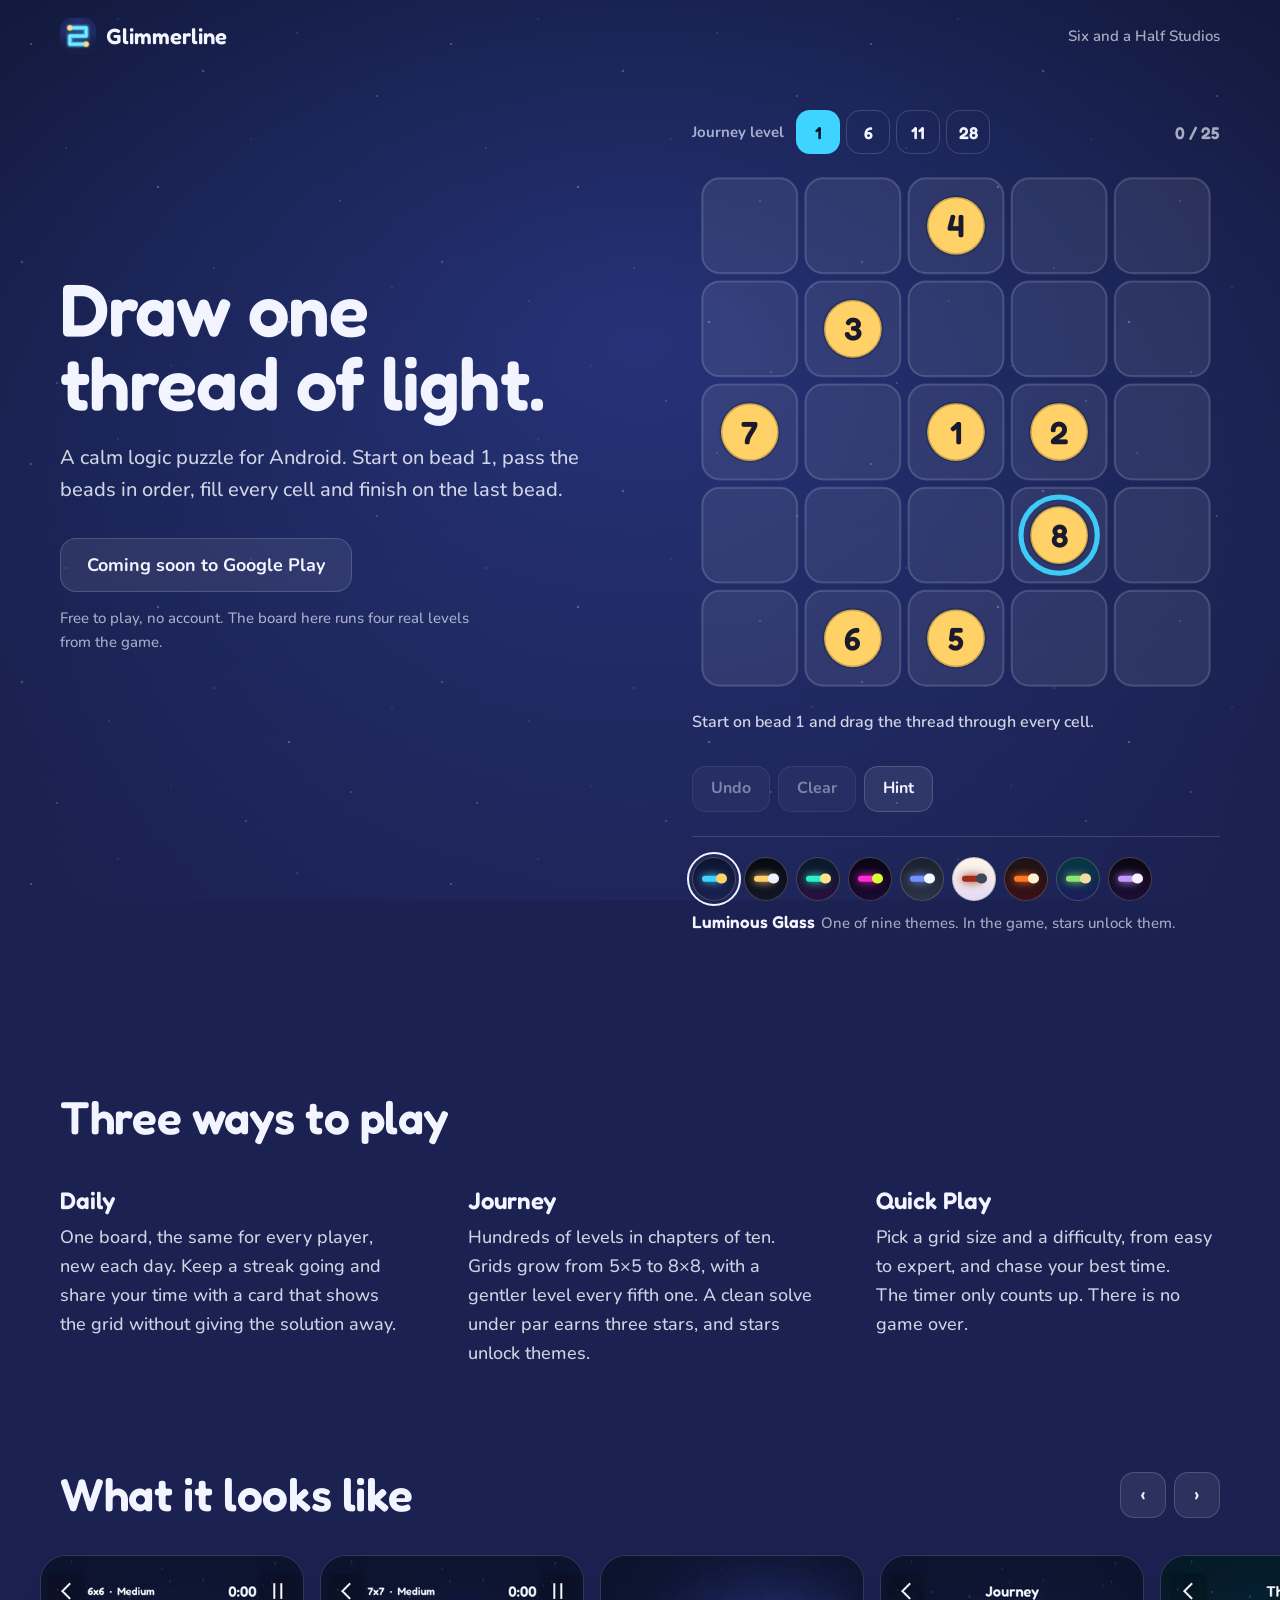
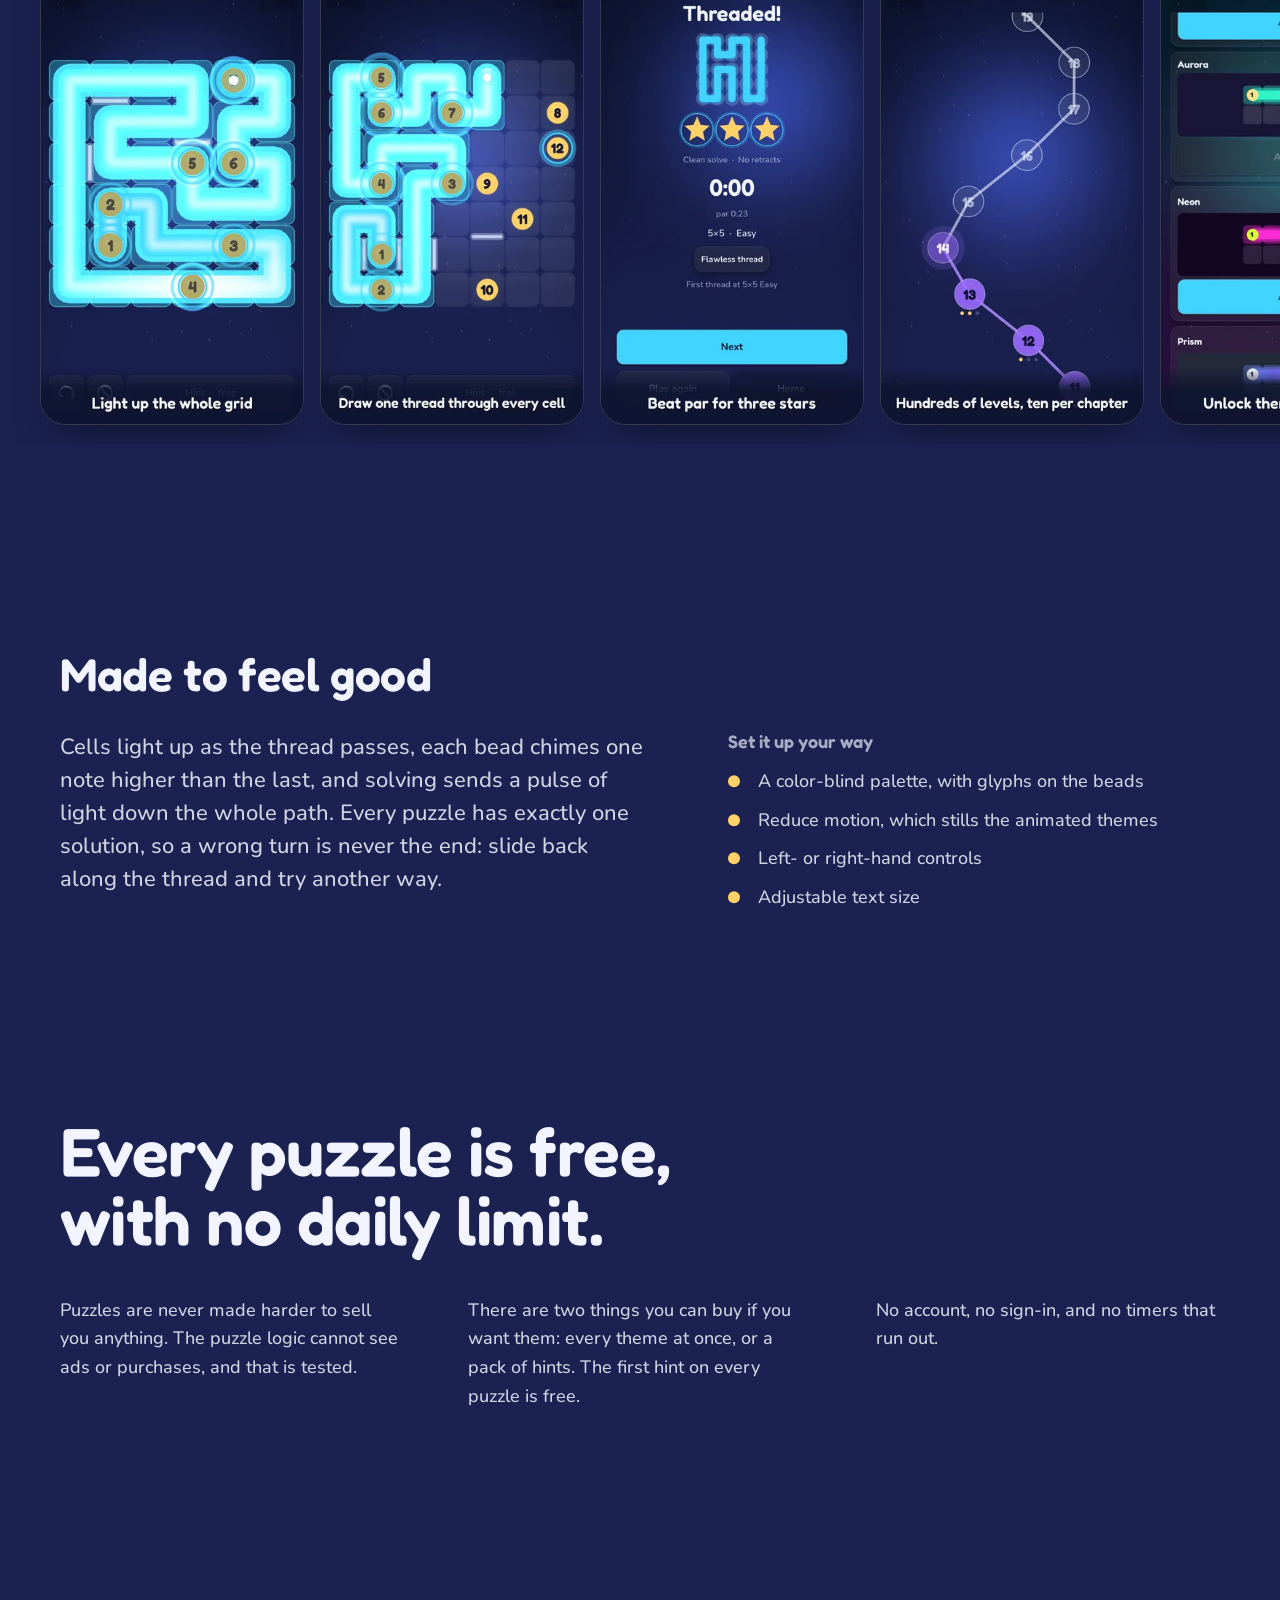
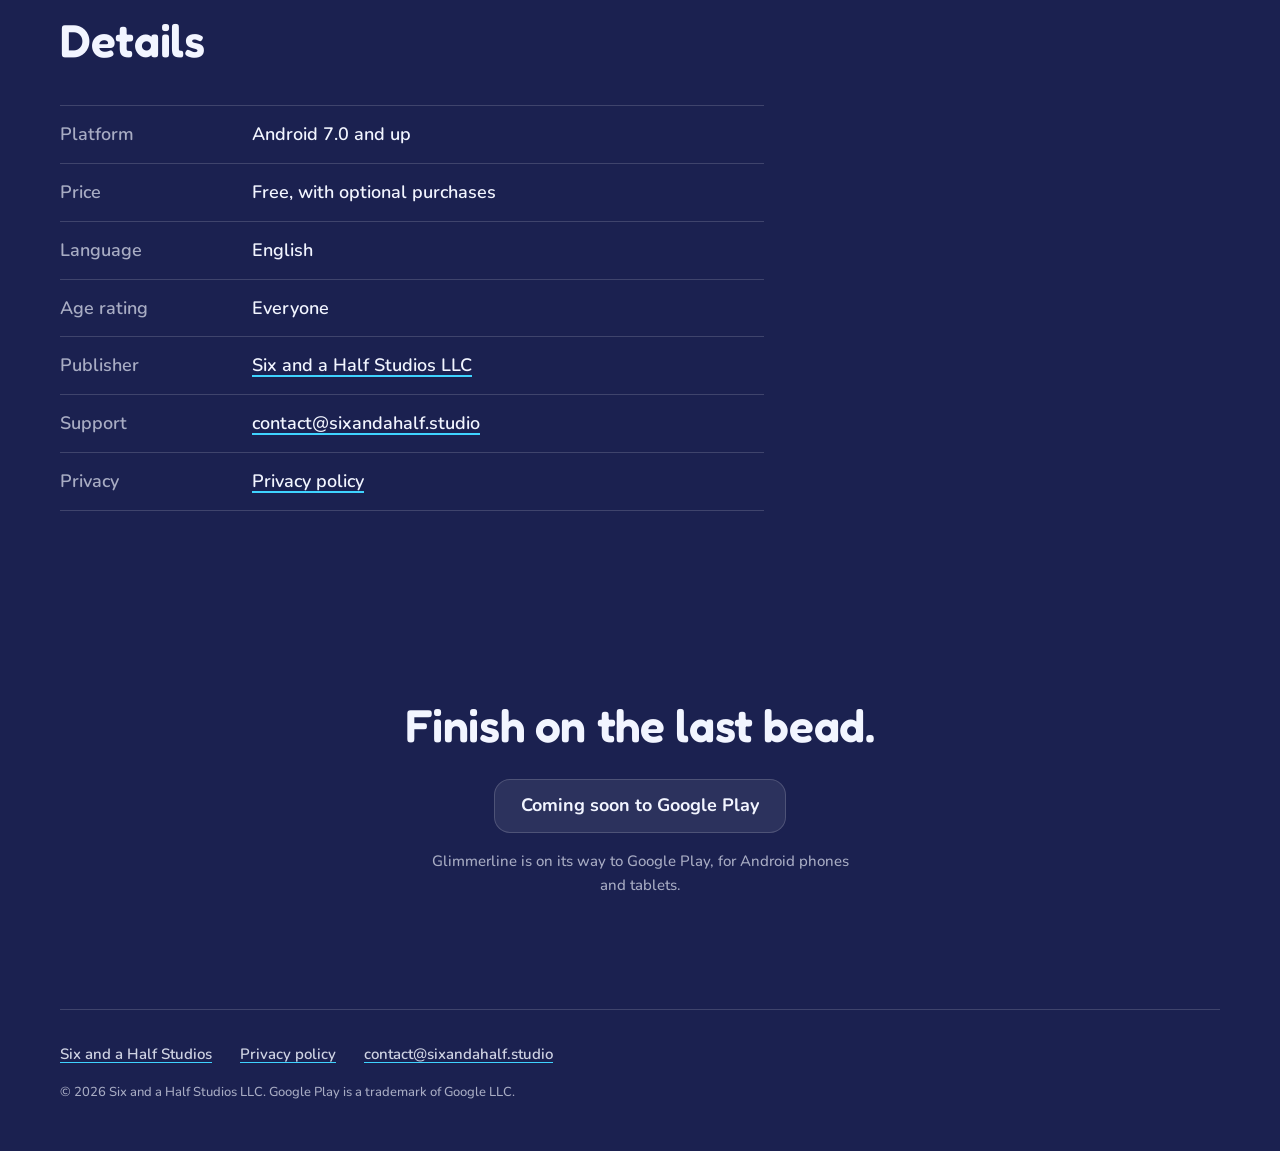
==== glimmerline/index.html @ 6d8ea29d "New studio home and a Glimmerline page with a playable board Home: the studio between floor lines 7 " ====
<!DOCTYPE html>
<html lang="en">
<head>
<meta charset="utf-8">
<meta name="viewport" content="width=device-width, initial-scale=1">
<title>Glimmerline: Light Path Puzzle | Six and a Half Studios</title>
<meta name="description" content="Draw one thread of light through every cell. Glimmerline is a calm logic puzzle for Android, with a new puzzle every day. Play four levels right here.">
<meta name="theme-color" content="#0e1430">
<link rel="canonical" href="https://sixandahalf.studio/glimmerline/">
<link rel="icon" type="image/png" href="/glimmerline/img/icon-64.png">
<link rel="apple-touch-icon" href="/glimmerline/img/icon-180.png">
<meta property="og:type" content="website">
<meta property="og:title" content="Glimmerline: Light Path Puzzle">
<meta property="og:description" content="Draw one thread of light through every cell. A calm logic puzzle, new every day.">
<meta property="og:url" content="https://sixandahalf.studio/glimmerline/">
<meta property="og:image" content="https://sixandahalf.studio/glimmerline/img/og.png">
<meta property="og:image:width" content="1024">
<meta property="og:image:height" content="500">
<meta name="twitter:card" content="summary_large_image">
<link rel="preload" href="/assets/fonts/fredoka.woff2" as="font" type="font/woff2" crossorigin>
<link rel="preload" href="/assets/fonts/nunito.woff2" as="font" type="font/woff2" crossorigin>
<link rel="stylesheet" href="/glimmerline/glimmerline.css">
<script type="application/ld+json">
{
  "@context": "https://schema.org",
  "@type": "VideoGame",
  "name": "Glimmerline: Light Path Puzzle",
  "url": "https://sixandahalf.studio/glimmerline/",
  "image": "https://sixandahalf.studio/glimmerline/img/og.png",
  "description": "Draw one thread of light through every cell. A calm logic puzzle, new every day.",
  "genre": "Puzzle",
  "gamePlatform": "Android",
  "operatingSystem": "Android 7.0 and up",
  "applicationCategory": "GameApplication",
  "offers": { "@type": "Offer", "price": "0", "priceCurrency": "USD" },
  "publisher": { "@type": "Organization", "name": "Six and a Half Studios LLC", "url": "https://sixandahalf.studio/" }
}
</script>
</head>
<body>
<!-- At launch: delete the data-soon attribute from both store links on this page (and the one on the home page). -->

<div class="sky" aria-hidden="true">
  <i class="glow"></i>
  <i class="dust"></i>
  <div class="embers">
    <i style="--x:6;--s:3px;--t:13s;--d:-2s;--sway:3vw"></i>
    <i style="--x:14;--s:2px;--t:17s;--d:-9s;--sway:-2vw"></i>
    <i style="--x:23;--s:4px;--t:11s;--d:-5s;--sway:4vw"></i>
    <i style="--x:31;--s:2px;--t:19s;--d:-13s;--sway:-3vw"></i>
    <i style="--x:39;--s:3px;--t:14s;--d:-7s;--sway:2vw"></i>
    <i style="--x:47;--s:2px;--t:16s;--d:-1s;--sway:-4vw"></i>
    <i style="--x:55;--s:4px;--t:12s;--d:-10s;--sway:3vw"></i>
    <i style="--x:63;--s:2px;--t:18s;--d:-4s;--sway:-2vw"></i>
    <i style="--x:71;--s:3px;--t:13s;--d:-11s;--sway:4vw"></i>
    <i style="--x:79;--s:2px;--t:20s;--d:-6s;--sway:-3vw"></i>
    <i style="--x:87;--s:3px;--t:15s;--d:-14s;--sway:2vw"></i>
    <i style="--x:94;--s:2px;--t:17s;--d:-8s;--sway:-4vw"></i>
  </div>
</div>

<header class="wrap top">
  <a class="brand" href="/glimmerline/" aria-label="Glimmerline">
    <img src="/glimmerline/img/icon-180.png" alt="" width="36" height="36">
    <span>Glimmerline</span>
  </a>
  <a class="studio" href="/">Six and a Half Studios</a>
</header>

<main>
  <div class="wrap hero">
    <div class="intro">
      <h1>Draw one thread of light.</h1>
      <p class="lede">A calm logic puzzle for Android. Start on bead 1, pass the beads in order, fill every cell and finish on the last bead.</p>
    </div>

    <div class="play" id="play" hidden>
      <div class="play-head">
        <div class="levels" id="levels" role="group" aria-label="Journey level">
          <span class="levels-label" aria-hidden="true"><span class="wide">Journey </span>level</span>
        </div>
        <output class="count" id="count" aria-label="Cells filled">0 / 25</output>
      </div>
      <svg class="board idle" id="board" tabindex="0" role="application" aria-describedby="board-help"
           viewBox="-6 -6 512 512" xmlns="http://www.w3.org/2000/svg"></svg>
      <p class="sr-only" id="board-help">Arrow keys draw the thread from bead 1 and step back along it. Backspace undoes one cell. Escape clears the board.</p>
      <p class="status" id="status" role="status">Start on bead 1 and drag the thread through every cell.</p>
      <div class="tools">
        <button class="btn" id="undo" type="button">Undo</button>
        <button class="btn" id="clear" type="button">Clear</button>
        <button class="btn" id="hint" type="button">Hint</button>
        <button class="btn primary" id="next" type="button" hidden>Next level</button>
      </div>
      <div class="themes">
        <div class="swatches" id="swatches" role="radiogroup" aria-label="Theme"></div>
        <p class="theme-line"><b id="theme-name">Luminous Glass</b>One of nine themes<span id="theme-note"></span>. In the game, stars unlock them.</p>
      </div>
    </div>
    <noscript><p class="lede">The playable board needs JavaScript. The screenshots below show the game.</p></noscript>

    <div class="cta">
      <a class="store" data-soon href="https://play.google.com/store/apps/details?id=com.sixandahalf.glimmerline">
        <span class="when-soon">Coming soon to Google Play</span><span class="when-live">Get it on Google Play</span>
      </a>
      <p class="fine">Free to play, no account. The board here runs four real levels from the game.</p>
    </div>
  </div>

  <section class="wrap modes" aria-labelledby="modes-h">
    <h2 id="modes-h">Three ways to play</h2>
    <div class="modes-grid">
      <div>
        <h3>Daily</h3>
        <p>One board, the same for every player, new each day. Keep a streak going and share your time with a card that shows the grid without giving the solution away.</p>
      </div>
      <div>
        <h3>Journey</h3>
        <p>Hundreds of levels in chapters of ten. Grids grow from 5×5 to 8×8, with a gentler level every fifth one. A clean solve under par earns three stars, and stars unlock themes.</p>
      </div>
      <div>
        <h3>Quick Play</h3>
        <p>Pick a grid size and a difficulty, from easy to expert, and chase your best time. The timer only counts up. There is no game over.</p>
      </div>
    </div>
  </section>

  <section class="shots" aria-labelledby="shots-h">
    <div class="wrap shots-head">
      <h2 id="shots-h">What it looks like</h2>
      <div class="strip-nav" id="strip-nav" hidden>
        <button class="btn" type="button" data-dir="-1" aria-label="Earlier screenshots">&lsaquo;</button>
        <button class="btn" type="button" data-dir="1" aria-label="More screenshots">&rsaquo;</button>
      </div>
    </div>
    <ul class="strip" id="strip" tabindex="0" aria-label="Screenshots from the game">
      <li><img src="/glimmerline/img/shot-solve-360.webp" srcset="/glimmerline/img/shot-solve-360.webp 360w, /glimmerline/img/shot-solve-720.webp 720w" sizes="(min-width: 26rem) 264px, 64vw" width="360" height="640" alt="A solved 6 by 6 board: one glowing thread fills every cell. Caption: Light up the whole grid."></li>
      <li><img src="/glimmerline/img/shot-draw-360.webp" srcset="/glimmerline/img/shot-draw-360.webp 360w, /glimmerline/img/shot-draw-720.webp 720w" sizes="(min-width: 26rem) 264px, 64vw" width="360" height="640" loading="lazy" alt="A 7 by 7 board halfway through, the thread passing beads 1 to 7. Caption: Draw one thread through every cell."></li>
      <li><img src="/glimmerline/img/shot-results-360.webp" srcset="/glimmerline/img/shot-results-360.webp 360w, /glimmerline/img/shot-results-720.webp 720w" sizes="(min-width: 26rem) 264px, 64vw" width="360" height="640" loading="lazy" alt="The results screen with three stars and a Flawless thread badge. Caption: Beat par for three stars."></li>
      <li><img src="/glimmerline/img/shot-journey-360.webp" srcset="/glimmerline/img/shot-journey-360.webp 360w, /glimmerline/img/shot-journey-720.webp 720w" sizes="(min-width: 26rem) 264px, 64vw" width="360" height="640" loading="lazy" alt="The Journey map, a winding path of numbered levels. Caption: Hundreds of levels, ten per chapter."></li>
      <li><img src="/glimmerline/img/shot-themes-360.webp" srcset="/glimmerline/img/shot-themes-360.webp 360w, /glimmerline/img/shot-themes-720.webp 720w" sizes="(min-width: 26rem) 264px, 64vw" width="360" height="640" loading="lazy" alt="The Themes screen showing Aurora, Neon and Prism. Caption: Unlock themes with stars."></li>
      <li><img src="/glimmerline/img/shot-tide-360.webp" srcset="/glimmerline/img/shot-tide-360.webp 360w, /glimmerline/img/shot-tide-720.webp 720w" sizes="(min-width: 26rem) 264px, 64vw" width="360" height="640" loading="lazy" alt="A board in the Tide theme, with a green thread on deep teal. Caption: Nine themes, three of them animated."></li>
    </ul>
  </section>

  <section class="wrap feel" aria-labelledby="feel-h">
    <h2 id="feel-h">Made to feel good</h2>
    <div class="feel-grid">
      <p>Cells light up as the thread passes, each bead chimes one note higher than the last, and solving sends a pulse of light down the whole path. Every puzzle has exactly one solution, so a wrong turn is never the end: slide back along the thread and try another way.</p>
      <div>
        <h3>Set it up your way</h3>
        <ul>
          <li>A color-blind palette, with glyphs on the beads</li>
          <li>Reduce motion, which stills the animated themes</li>
          <li>Left- or right-hand controls</li>
          <li>Adjustable text size</li>
        </ul>
      </div>
    </div>
  </section>

  <section class="wrap free" aria-labelledby="free-h">
    <h2 id="free-h">Every puzzle is free, with no daily limit.</h2>
    <div class="cols">
      <p>Puzzles are never made harder to sell you anything. The puzzle logic cannot see ads or purchases, and that is tested.</p>
      <p>There are two things you can buy if you want them: every theme at once, or a pack of hints. The first hint on every puzzle is free.</p>
      <p>No account, no sign-in, and no timers that run out.</p>
    </div>
  </section>

  <section class="wrap details" aria-labelledby="details-h">
    <h2 id="details-h">Details</h2>
    <dl>
      <div><dt>Platform</dt><dd>Android 7.0 and up</dd></div>
      <div><dt>Price</dt><dd>Free, with optional purchases</dd></div>
      <div><dt>Language</dt><dd>English</dd></div>
      <div><dt>Age rating</dt><dd>Everyone</dd></div>
      <div><dt>Publisher</dt><dd><a href="/">Six and a Half Studios LLC</a></dd></div>
      <div><dt>Support</dt><dd><a href="mailto:contact@sixandahalf.studio">contact@sixandahalf.studio</a></dd></div>
      <div><dt>Privacy</dt><dd><a href="/privacy/">Privacy policy</a></dd></div>
    </dl>
  </section>

  <section class="wrap get" aria-labelledby="get-h">
    <h2 id="get-h">Finish on the last bead.</h2>
    <a class="store" data-soon href="https://play.google.com/store/apps/details?id=com.sixandahalf.glimmerline">
      <span class="when-soon">Coming soon to Google Play</span><span class="when-live">Get it on Google Play</span>
    </a>
    <p class="fine"><span class="when-soon">Glimmerline is on its way to Google Play, for Android phones and tablets.</span><span class="when-live">Free on Google Play, for Android phones and tablets.</span></p>
  </section>
</main>

<footer class="wrap">
  <div class="row">
    <a href="/">Six and a Half Studios</a>
    <a href="/privacy/">Privacy policy</a>
    <a href="mailto:contact@sixandahalf.studio">contact@sixandahalf.studio</a>
  </div>
  <p class="legal">© 2026 Six and a Half Studios LLC. Google Play is a trademark of Google LLC.</p>
</footer>

<script src="/glimmerline/glimmerline.js" defer></script>
</body>
</html>
---- glimmerline/glimmerline.css ----
/* Glimmerline — sixandahalf.studio/glimmerline/
   The page wears the game's own palettes: every colour below is copied from the
   nine theme resources that ship in the app (engine/visual/themes). */

@font-face {
  font-family: "Fredoka";
  src: url("/assets/fonts/fredoka.woff2") format("woff2");
  font-weight: 300 700;
  font-display: swap;
}
@font-face {
  font-family: "Nunito";
  src: url("/assets/fonts/nunito.woff2") format("woff2");
  font-weight: 200 1000;
  font-display: swap;
}

/* Registered so a theme change cross-fades instead of snapping. */
@property --bg-top { syntax: "<color>"; inherits: true; initial-value: #0e1430; }
@property --bg-bottom { syntax: "<color>"; inherits: true; initial-value: #1b2150; }
@property --glow { syntax: "<color>"; inherits: true; initial-value: #384cb3; }
@property --thread { syntax: "<color>"; inherits: true; initial-value: #3fd3ff; }
@property --bead { syntax: "<color>"; inherits: true; initial-value: #ffd166; }
@property --ink { syntax: "<color>"; inherits: true; initial-value: #f2f5ff; }
@property --ui { syntax: "<color>"; inherits: true; initial-value: #3fd3ff; }

:root {
  color-scheme: dark;
  --bg-top: #0e1430;
  --bg-bottom: #1b2150;
  --glow: #384cb3;
  --glow-a: 0.5;
  --dust: 0.35;
  --thread: #3fd3ff;
  --bead: #ffd166;
  --bead-ink: #1a1a2e;
  --ink: #f2f5ff;
  --cell: rgb(255 255 255 / 0.08);
  --cell-rim: rgb(255 255 255 / 0.16);
  --wall: rgb(219 230 255 / 0.75);
  --chrome: rgb(255 255 255 / 0.08);
  --chrome-rim: rgb(255 255 255 / 0.16);
  --ui: #3fd3ff;
  --on-ui: #0e1430;
  --core-mix: white;

  --soft: color-mix(in srgb, var(--ink) 84%, transparent);
  --muted: color-mix(in srgb, var(--ink) 66%, transparent);
  --core: color-mix(in oklab, var(--thread) 34%, var(--core-mix));

  --gutter: clamp(1.125rem, 4.5vw, 2.5rem);
  --display: "Fredoka", ui-rounded, "Segoe UI", system-ui, sans-serif;
  --text: "Nunito", ui-rounded, "Segoe UI", system-ui, sans-serif;

  transition: --bg-top 0.6s ease, --bg-bottom 0.6s ease, --glow 0.6s ease,
    --thread 0.45s ease, --bead 0.45s ease, --ink 0.45s ease, --ui 0.45s ease;
}

:root[data-theme="obsidian"] {
  --bg-top: #070912; --bg-bottom: #131726; --glow: #29335c; --glow-a: 0.42; --dust: 0.25;
  --thread: #fad16b; --bead: #edf2ff; --bead-ink: #141424;
  --cell: rgb(255 255 255 / 0.06); --cell-rim: rgb(255 255 255 / 0.12); --wall: rgb(204 214 242 / 0.7);
}
:root[data-theme="aurora"] {
  --bg-top: #051c2b; --bg-bottom: #2b0f40; --glow: #1a8073; --glow-a: 0.5; --dust: 0.45;
  --thread: #2ef2c7; --bead: #ffe38a; --bead-ink: #1a1429;
  --cell-rim: rgb(179 255 242 / 0.18); --wall: rgb(242 204 255 / 0.75);
}
:root[data-theme="neon"] {
  --bg-top: #0a0514; --bg-bottom: #1a0a30; --glow: #801a9e; --glow-a: 0.5; --dust: 0.12;
  --thread: #ff2bd6; --bead: #d8ff2e; --bead-ink: #14101e; --ink: #f6f0ff;
  --cell: rgb(255 217 255 / 0.08); --cell-rim: rgb(255 140 255 / 0.2); --wall: rgb(250 209 255 / 0.75);
  --chrome: rgb(255 230 255 / 0.08); --chrome-rim: rgb(255 179 255 / 0.18);
  --ui: #00f0ff; --on-ui: #0a0514;
}
:root[data-theme="prism"] {
  --bg-top: #1c2130; --bg-bottom: #2b3345; --glow: #4d618c; --glow-a: 0.4; --dust: 0.3;
  --thread: #7091ff; --bead: #f8f9ff; --bead-ink: #1a2030;
  --cell: rgb(247 245 255 / 0.1); --cell-rim: rgb(255 255 255 / 0.22); --wall: rgb(230 237 255 / 0.75);
  --ui: #7091ff; --on-ui: #141a2c;
}
:root[data-theme="pastel"] {
  color-scheme: light;
  --bg-top: #fff6e6; --bg-bottom: #e4daf6; --glow: #edd6ff; --glow-a: 0.3; --dust: 0;
  --thread: #9e2b1a; --bead: #3c475a; --bead-ink: #fff3e2; --ink: #2b2540;
  --cell: rgb(153 128 230 / 0.2); --cell-rim: rgb(128 97 204 / 0.35); --wall: rgb(69 56 107 / 0.8);
  --chrome: rgb(250 245 255 / 0.78); --chrome-rim: rgb(77 56 128 / 0.3);
  --ui: #176e62; --on-ui: #fff6e6;
  --core-mix: #ffd9c9;
  --soft: color-mix(in srgb, var(--ink) 90%, transparent);
  --muted: color-mix(in srgb, var(--ink) 74%, transparent);
}
:root[data-theme="ember"] {
  --bg-top: #1a1416; --bg-bottom: #3b1018; --glow: #a63814; --glow-a: 0.45; --dust: 0.25;
  --thread: #ff781f; --bead: #fff1d6; --bead-ink: #2a1410; --ink: #fbf3ec;
  --cell: rgb(255 217 179 / 0.08); --cell-rim: rgb(255 184 128 / 0.16); --wall: rgb(255 219 194 / 0.72);
  --chrome: rgb(255 237 219 / 0.08); --chrome-rim: rgb(255 217 179 / 0.16);
  --ui: #ff781f; --on-ui: #2a1410;
}
:root[data-theme="tide"] {
  --bg-top: #063842; --bg-bottom: #1a1c5c; --glow: #1a808c; --glow-a: 0.5; --dust: 0.3;
  --thread: #8ce672; --bead: #f2dda6; --bead-ink: #0d171f; --ink: #f0f8ff;
  --cell: rgb(204 255 242 / 0.08); --cell-rim: rgb(179 255 230 / 0.16); --wall: rgb(219 242 255 / 0.75);
  --ui: #ffc96b; --on-ui: #1a2430;
  --muted: color-mix(in srgb, var(--ink) 74%, transparent);
}
:root[data-theme="pulse"] {
  --bg-top: #0a0612; --bg-bottom: #1d0f36; --glow: #7326d9; --glow-a: 0.5; --dust: 0.3;
  --thread: #c799ff; --bead: #f7f2ff; --bead-ink: #2e0a5c; --ink: #f7f2ff;
  --cell: rgb(230 204 255 / 0.08); --cell-rim: rgb(217 179 255 / 0.18); --wall: rgb(237 219 255 / 0.75);
  --chrome: rgb(255 242 255 / 0.08); --chrome-rim: rgb(255 217 255 / 0.18);
  --ui: #b300e0; --on-ui: #ffffff;
}

*, *::before, *::after { box-sizing: border-box; }

html { -webkit-text-size-adjust: 100%; text-size-adjust: 100%; color: var(--ink); }

body {
  margin: 0;
  min-height: 100svh;
  font: 500 1.125rem/1.6 var(--text);
  color: var(--ink);
  color: var(--soft);
  background: var(--bg-bottom);
  overflow-x: clip;
}

h1, h2, h3 {
  margin: 0;
  font-family: var(--display);
  font-weight: 600;
  color: var(--ink);
  text-wrap: balance;
}
p { margin: 0; text-wrap: pretty; }
a { color: var(--ink); text-decoration-color: var(--thread); text-decoration-thickness: 0.09em; text-underline-offset: 0.2em; }
a:hover { text-decoration-thickness: 0.16em; }
:focus-visible { outline: 3px solid var(--ink); outline-offset: 3px; border-radius: 0.5rem; }
[hidden] { display: none !important; }
button { touch-action: manipulation; }

.sr-only {
  position: absolute; width: 1px; height: 1px; margin: -1px; padding: 0;
  overflow: hidden; clip-path: inset(50%); white-space: nowrap; border: 0;
}

.wrap { width: min(100% - 2 * var(--gutter), 72.5rem); margin-inline: auto; }

/* ---- The sky: the game's background, fixed behind the page ---- */

.sky { position: fixed; top: 0; left: 0; right: 0; height: 100vh; height: 100lvh; z-index: -1; overflow: hidden;
  background: linear-gradient(var(--bg-top), var(--bg-bottom)); pointer-events: none; }
.sky .glow {
  position: absolute; left: 50%; top: 38%; width: 150vmax; height: 110vmax; translate: -50% -50%;
  background: radial-gradient(closest-side, var(--glow), transparent);
  opacity: var(--glow-a);
}
.sky .dust {
  position: absolute; inset: 0; opacity: var(--dust);
  background-image: url("data:image/svg+xml,%3Csvg xmlns='http://www.w3.org/2000/svg' width='420' height='420'%3E%3Cg fill='%23fff'%3E%3Ccircle cx='31' cy='44' r='1.1' opacity='.7'/%3E%3Ccircle cx='118' cy='19' r='.8' opacity='.5'/%3E%3Ccircle cx='203' cy='71' r='1.3' opacity='.6'/%3E%3Ccircle cx='297' cy='33' r='.9' opacity='.45'/%3E%3Ccircle cx='377' cy='96' r='1' opacity='.6'/%3E%3Ccircle cx='66' cy='148' r='.9' opacity='.4'/%3E%3Ccircle cx='158' cy='187' r='1.2' opacity='.7'/%3E%3Ccircle cx='251' cy='139' r='.7' opacity='.5'/%3E%3Ccircle cx='340' cy='201' r='1.1' opacity='.5'/%3E%3Ccircle cx='22' cy='262' r='1.2' opacity='.55'/%3E%3Ccircle cx='109' cy='301' r='.8' opacity='.6'/%3E%3Ccircle cx='214' cy='268' r='1' opacity='.4'/%3E%3Ccircle cx='289' cy='322' r='1.3' opacity='.65'/%3E%3Ccircle cx='392' cy='287' r='.8' opacity='.5'/%3E%3Ccircle cx='57' cy='383' r='1' opacity='.6'/%3E%3Ccircle cx='171' cy='366' r='.7' opacity='.45'/%3E%3Ccircle cx='246' cy='401' r='1.1' opacity='.55'/%3E%3Ccircle cx='351' cy='372' r='.9' opacity='.6'/%3E%3C/g%3E%3C/svg%3E");
}

/* Ember: drifting sparks. Tide: the glow wanders. Pulse: the thread breathes. */
.embers { display: none; position: absolute; inset: 0; }
.embers i {
  position: absolute; bottom: -3vh; left: calc(var(--x) * 1%); width: var(--s); height: var(--s);
  border-radius: 50%; background: #ff9a4d; box-shadow: 0 0 8px 2px rgb(255 120 31 / 0.55); opacity: 0;
  animation: ember var(--t) linear var(--d) infinite;
}
@keyframes ember {
  0% { transform: translate(0, 0); opacity: 0; }
  12% { opacity: 0.8; }
  70% { opacity: 0.5; }
  100% { transform: translate(var(--sway), -112vh); opacity: 0; }
}
@keyframes tide { from { transform: translate(-14vw, -5vh); } to { transform: translate(14vw, 9vh); } }
@keyframes breathe { from { opacity: 0.38; } to { opacity: 0.72; } }
@keyframes cue {
  0% { transform: scale(0.82); opacity: 0.9; }
  100% { transform: scale(1.55); opacity: 0; }
}
@keyframes comet { from { stroke-dashoffset: 9; } to { stroke-dashoffset: -100; } }
@keyframes pop { 0% { transform: scale(1); } 40% { transform: scale(1.18); } 100% { transform: scale(1); } }

:root[data-theme="ember"] .embers { display: block; }
:root[data-theme="tide"] .sky .glow { animation: tide 30s ease-in-out infinite alternate; }
:root[data-theme="pulse"] .t-glow { animation: breathe 3s ease-in-out infinite alternate; }

/* ---- Top bar ---- */

.top { display: flex; align-items: center; justify-content: space-between; gap: 1rem; padding-block: 1.125rem; }
.brand { display: inline-flex; align-items: center; gap: 0.625rem; text-decoration: none;
  font: 600 1.375rem/1 var(--display); color: var(--ink); }
.brand img { width: 2.25rem; height: 2.25rem; border-radius: 0.625rem; }
.top .studio { font-size: 0.9375rem; font-weight: 600; color: var(--muted); text-decoration: none; white-space: nowrap; }
@media (max-width: 24rem) {
  .brand { font-size: 1.1875rem; gap: 0.5rem; }
  .brand img { width: 2rem; height: 2rem; }
  .top .studio { font-size: 0.8125rem; }
}
.top .studio:hover { color: var(--ink); }

/* ---- Hero ---- */

.hero {
  display: grid;
  grid-template-areas: "intro" "play" "cta";
  row-gap: clamp(1.25rem, 4vw, 2rem);
  padding-block: clamp(0.75rem, 3vw, 2.5rem) clamp(2rem, 5vw, 3.5rem);
}
.intro { grid-area: intro; }
.play { grid-area: play; }
.cta { grid-area: cta; }

h1 { font-size: clamp(2.625rem, 1.35rem + 5.6vw, 4.625rem); line-height: 1; letter-spacing: -0.012em; }
.lede { margin-top: clamp(0.875rem, 2vw, 1.375rem); max-width: 30em; font-size: clamp(1.0625rem, 0.98rem + 0.4vw, 1.25rem); }

.cta { display: grid; gap: 0.875rem; justify-items: start; }
.cta .fine { font-size: 0.9375rem; color: var(--muted); max-width: 28em; }

.store {
  display: inline-flex; align-items: center; justify-content: center; min-height: 3.375rem;
  padding: 0.75rem 1.625rem; border-radius: 1rem; text-decoration: none;
  font: 700 1.125rem/1.2 var(--text); color: var(--on-ui); background: var(--ui);
  box-shadow: 0 0.5rem 1.75rem -0.5rem color-mix(in srgb, var(--ui) 70%, transparent);
  transition: translate 0.15s ease, box-shadow 0.15s ease;
}
.store:hover { translate: 0 -2px; }
.store .when-soon { display: none; }
.store[data-soon] {
  pointer-events: none; color: var(--ink); background: var(--chrome);
  border: 1px solid var(--chrome-rim); box-shadow: none;
}
.store[data-soon] .when-soon { display: inline; }
.store[data-soon] .when-live { display: none; }

@media (min-width: 60rem) {
  .hero {
    grid-template-columns: minmax(0, 1fr) minmax(0, 1.08fr);
    grid-template-rows: 1fr 1fr;
    grid-template-areas: "intro play" "cta play";
    column-gap: clamp(3rem, 6vw, 6rem);
    row-gap: 2rem;
  }
  .intro { align-self: end; }
  .cta { align-self: start; }
}

/* ---- The playable board ---- */

.play { width: 100%; max-width: 33rem; margin-inline: auto; }
@media (min-width: 60rem) { .play { margin-inline: auto 0; } }

.play-head { display: flex; align-items: center; justify-content: space-between; gap: 1rem; margin-bottom: 0.875rem; }
.levels { display: flex; align-items: center; gap: 0.375rem; }
.levels-label { margin-right: 0.375rem; font-size: 0.9375rem; font-weight: 700; color: var(--muted); white-space: nowrap; }
.levels-label::first-letter { text-transform: uppercase; }
@media (max-width: 26rem) { .levels-label .wide { display: none; } }
.levels button {
  min-width: 2.75rem; min-height: 2.75rem; padding: 0 0.5rem; border-radius: 0.875rem; cursor: pointer;
  font: 600 1.0625rem/1 var(--display); color: var(--ink);
  background: transparent; border: 1px solid var(--chrome-rim);
}
.levels button:hover { background: var(--chrome); }
.levels button[aria-pressed="true"] { background: var(--ui); color: var(--on-ui); border-color: transparent; }
.count { font: 600 1.0625rem/1 var(--display); color: var(--muted); font-variant-numeric: tabular-nums; white-space: nowrap; }

.board {
  display: block; width: 100%; height: auto; overflow: visible; cursor: pointer;
  touch-action: none; user-select: none; -webkit-user-select: none; -webkit-touch-callout: none;
  -webkit-tap-highlight-color: transparent;
  border-radius: 1.25rem;
}
.board:focus-visible { outline-offset: 0.625rem; border-radius: 1.5rem; }

.cell { fill: var(--cell); stroke: var(--cell-rim); stroke-width: 2; transition: fill 0.25s ease, stroke 0.25s ease; }
.cell.on {
  fill: color-mix(in srgb, var(--thread) 22%, transparent);
  stroke: color-mix(in srgb, var(--thread) 62%, transparent);
}
.wall { stroke: var(--wall); stroke-width: 9; stroke-linecap: round; }

.t-glow { opacity: 0.55; }
:root[data-theme="pastel"] .t-glow { opacity: 0.25; }
.t-glow line { stroke: var(--thread); stroke-width: 56; stroke-linecap: round; }
.t-body line { stroke: var(--thread); stroke-width: 36; stroke-linecap: round; }
.t-core line { stroke: var(--core); stroke-width: 15; stroke-linecap: round; }

.bead .disc { fill: var(--bead); stroke: rgb(0 0 0 / 0.2); stroke-width: 3; }
.bead text { fill: var(--bead-ink); font: 600 31px var(--display); text-anchor: middle; pointer-events: none; }
.bead .ring { fill: none; stroke: var(--thread); stroke-width: 5; opacity: 0; transition: opacity 0.2s ease; }
.bead.passed .ring, .bead.end .ring { opacity: 0.95; }
.bead .disc, .bead text, .bead .ring, .bead .cue { transform-box: fill-box; transform-origin: center; }
.bead.passed .disc { animation: pop 0.32s ease; }
.bead .cue { fill: none; stroke: var(--thread); stroke-width: 4; opacity: 0; }
.board.idle .bead.first .cue { animation: cue 1.8s ease-out infinite; }

.head { fill: #fff; stroke: rgb(0 0 0 / 0.18); stroke-width: 1.5; pointer-events: none; }
.comet { fill: none; stroke: #fff; stroke-width: 17; stroke-linecap: round; stroke-linejoin: round;
  stroke-dasharray: 7 200; stroke-dashoffset: 9; opacity: 0; pointer-events: none; }
.board.solved .comet { opacity: 0.95; animation: comet var(--run, 1.4s) cubic-bezier(0.4, 0, 0.5, 1) 1 both; }
.board.solved .t-glow { opacity: 0.8; transition: opacity 0.5s ease; }
.board.solved { cursor: default; }

.status { min-height: 3.2em; margin-top: 0.875rem; font-size: 1rem; font-weight: 600; color: var(--soft); }
.status strong { font: 600 1.375rem/1.2 var(--display); color: var(--ink); }

.tools { display: flex; flex-wrap: wrap; gap: 0.5rem; margin-top: 0.25rem; }
.btn {
  min-height: 2.875rem; padding: 0.5rem 1.125rem; border-radius: 0.875rem; cursor: pointer;
  font: 700 1rem/1.2 var(--text); color: var(--ink);
  background: var(--chrome); border: 1px solid var(--chrome-rim);
  transition: background 0.15s ease;
}
.btn:hover:not(:disabled) { background: color-mix(in srgb, var(--ink) 16%, transparent); }
.btn:disabled { opacity: 0.45; cursor: default; }
.btn.primary { margin-left: auto; color: var(--on-ui); background: var(--ui); border-color: transparent; }
.btn.primary:hover:not(:disabled) { background: color-mix(in srgb, var(--ui) 86%, white); }

.themes { display: grid; gap: 0.625rem; margin-top: 1.5rem; padding-top: 1.25rem; border-top: 1px solid var(--chrome-rim); }
.swatches { display: grid; grid-template-columns: repeat(9, minmax(0, 2.75rem)); gap: clamp(0.3rem, 1.4vw, 0.5rem); }
.swatch {
  position: relative; width: 100%; aspect-ratio: 1; padding: 0; border-radius: 50%; cursor: pointer;
  border: 1px solid rgb(128 128 128 / 0.45);
  background: linear-gradient(var(--s-top), var(--s-bottom));
}
.swatch::before { /* a stub of thread */
  content: ""; position: absolute; left: 22%; right: 30%; top: 50%; height: 15%; translate: 0 -50%;
  border-radius: 1rem; background: var(--s-thread); box-shadow: 0 0 0.5rem var(--s-thread);
}
.swatch::after { /* and its bead */
  content: ""; position: absolute; right: 20%; top: 50%; width: 26%; height: 26%; translate: 0 -50%;
  border-radius: 50%; background: var(--s-bead);
}
.swatch[aria-checked="true"] { outline: 2px solid var(--ink); outline-offset: 3px; }
.theme-line { font-size: 0.9375rem; color: var(--muted); }
.theme-line b { font: 600 1.0625rem/1.2 var(--display); color: var(--ink); margin-right: 0.375rem; }

/* ---- Sections ---- */

section { padding-block: clamp(3.5rem, 8vw, 6.5rem); }
h2 { font-size: clamp(1.875rem, 1.3rem + 2.4vw, 2.875rem); line-height: 1.08; letter-spacing: -0.008em; }
h3 { font-size: 1.5rem; line-height: 1.2; }

.modes-grid { display: grid; gap: 2rem clamp(2rem, 5vw, 4rem); margin-top: clamp(1.75rem, 4vw, 2.75rem); }
.modes-grid p { margin-top: 0.5rem; max-width: 34em; }
@media (min-width: 52rem) { .modes-grid { grid-template-columns: repeat(3, minmax(0, 1fr)); } }

.shots { padding-block: 0 clamp(3.5rem, 8vw, 6.5rem); }
.strip {
  display: grid; grid-auto-flow: column; grid-auto-columns: min(64vw, 16.5rem); gap: 1rem;
  justify-content: safe center;
  margin: 0; padding: 0.5rem var(--gutter) 1.25rem; list-style: none;
  overflow-x: auto; overscroll-behavior-x: contain; scroll-snap-type: x proximity; scroll-padding-inline: var(--gutter);
  scrollbar-width: thin; scrollbar-color: var(--chrome-rim) transparent;
}
.strip li { scroll-snap-align: start; }
.strip img {
  display: block; width: 100%; height: auto; aspect-ratio: 9 / 16; border-radius: 1.625rem;
  border: 1px solid var(--chrome-rim); background: #0e1430;
  box-shadow: 0 1.25rem 2.5rem -1.25rem rgb(0 0 0 / 0.55);
}
.shots-head { display: flex; align-items: center; justify-content: space-between; gap: 1rem; margin-bottom: clamp(1rem, 2.5vw, 1.75rem); }
.strip-nav { display: flex; gap: 0.5rem; }
.strip-nav .btn { min-width: 2.875rem; padding-inline: 0.75rem; font-size: 1.25rem; line-height: 1; }
@media (hover: none) { .strip-nav { display: none; } }

.feel-grid { display: grid; gap: 2rem clamp(2rem, 6vw, 5rem); margin-top: clamp(1.25rem, 3vw, 2rem); }
.feel-grid p { max-width: 32em; font-size: clamp(1.125rem, 1.02rem + 0.5vw, 1.375rem); line-height: 1.5; }
.feel-grid ul { margin: 0; padding: 0; list-style: none; display: grid; gap: 0.625rem; align-content: start; }
.feel-grid li { display: grid; grid-template-columns: 1.125rem 1fr; gap: 0.75rem; align-items: baseline; }
.feel-grid li::before { content: ""; width: 0.75rem; height: 0.75rem; border-radius: 50%; background: var(--bead); translate: 0 0.02em; }
.feel-grid h3 { font-size: 1.125rem; margin-bottom: 0.875rem; color: var(--muted); font-weight: 600; }
@media (min-width: 52rem) { .feel-grid { grid-template-columns: minmax(0, 6fr) minmax(0, 5fr); } }

.free h2 { font-size: clamp(2.25rem, 1.3rem + 4.2vw, 4.25rem); line-height: 1.02; max-width: 13em; }
.free .cols { display: grid; gap: 1.25rem clamp(2rem, 5vw, 4rem); margin-top: clamp(1.5rem, 3.5vw, 2.5rem); }
.free .cols p { max-width: 30em; }
@media (min-width: 52rem) { .free .cols { grid-template-columns: repeat(3, minmax(0, 1fr)); } }

.details dl { display: grid; gap: 0; max-width: 44rem; margin: clamp(1.5rem, 3.5vw, 2.5rem) 0 0; border-top: 1px solid var(--chrome-rim); }
.details dl > div { display: grid; gap: 0.125rem; padding-block: 0.875rem; border-bottom: 1px solid var(--chrome-rim); }
.details dt { color: var(--muted); font-weight: 600; font-size: 0.9375rem; }
.details dd { margin: 0; color: var(--ink); font-weight: 600; }
@media (min-width: 34rem) {
  .details dl > div { grid-template-columns: 11rem 1fr; gap: 1rem; }
  .details dt { font-size: inherit; }
}

.get { text-align: center; padding-block: clamp(3rem, 7vw, 5.5rem) clamp(4rem, 9vw, 7rem); }
.get .store { margin-top: 1.75rem; }
.get .fine { margin: 1rem auto 0; font-size: 0.9375rem; color: var(--muted); max-width: 30em; }
.get .store[data-soon] ~ .fine .when-live, .get .store:not([data-soon]) ~ .fine .when-soon { display: none; }

footer { padding-block: 2rem 3rem; border-top: 1px solid var(--chrome-rim); font-size: 0.9375rem; color: var(--muted); }
footer .row { display: flex; flex-wrap: wrap; gap: 0.5rem 1.75rem; align-items: baseline; }
footer a { color: var(--soft); font-weight: 600; }
footer .legal { margin-top: 1rem; font-size: 0.8125rem; }

/* Browsers without color-mix() still get readable text. */
@supports not (color: color-mix(in srgb, red 50%, blue)) {
  :root, :root[data-theme] { --soft: var(--ink); --muted: var(--ink); --core: #fff; }
}

@media (prefers-reduced-motion: reduce) {
  :root { transition: none; }
  *, *::before, *::after { animation: none !important; transition: none !important; }
  .embers { display: none !important; }
  .board.solved .comet { opacity: 0; }
}
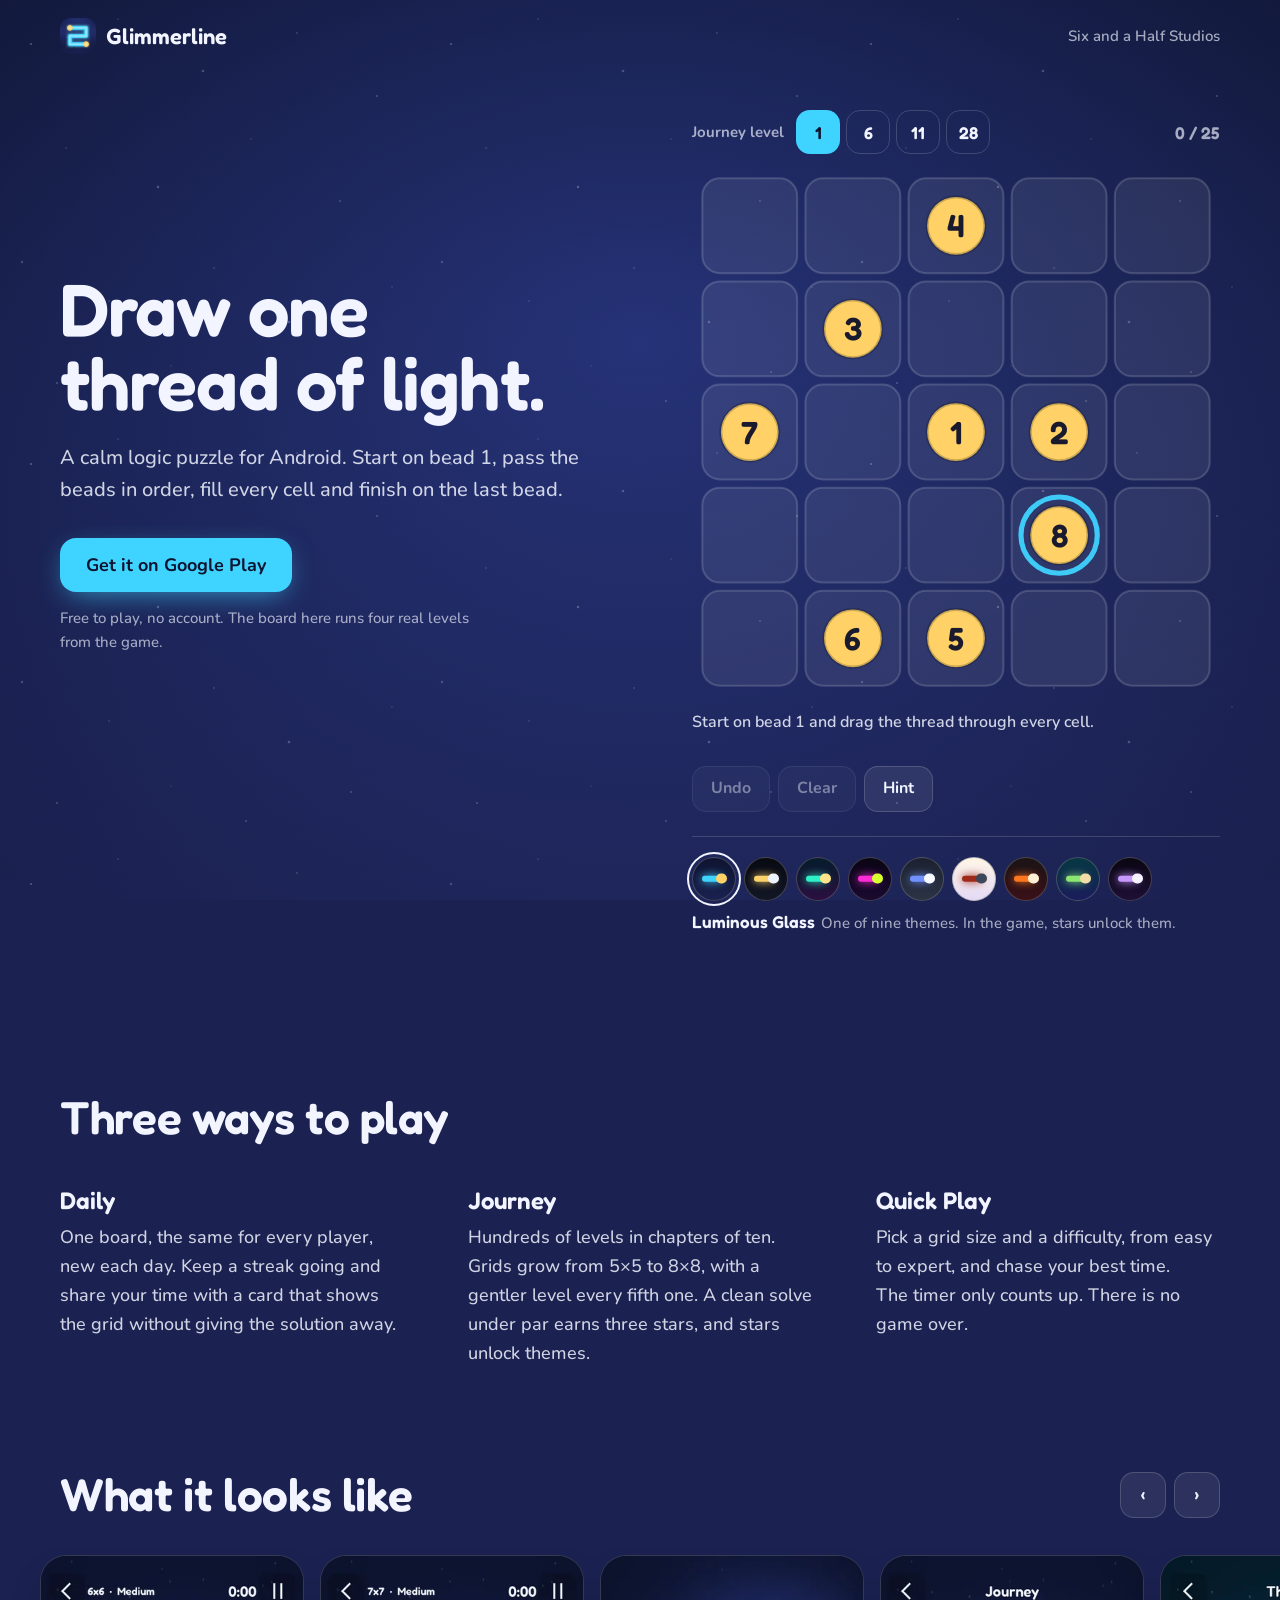
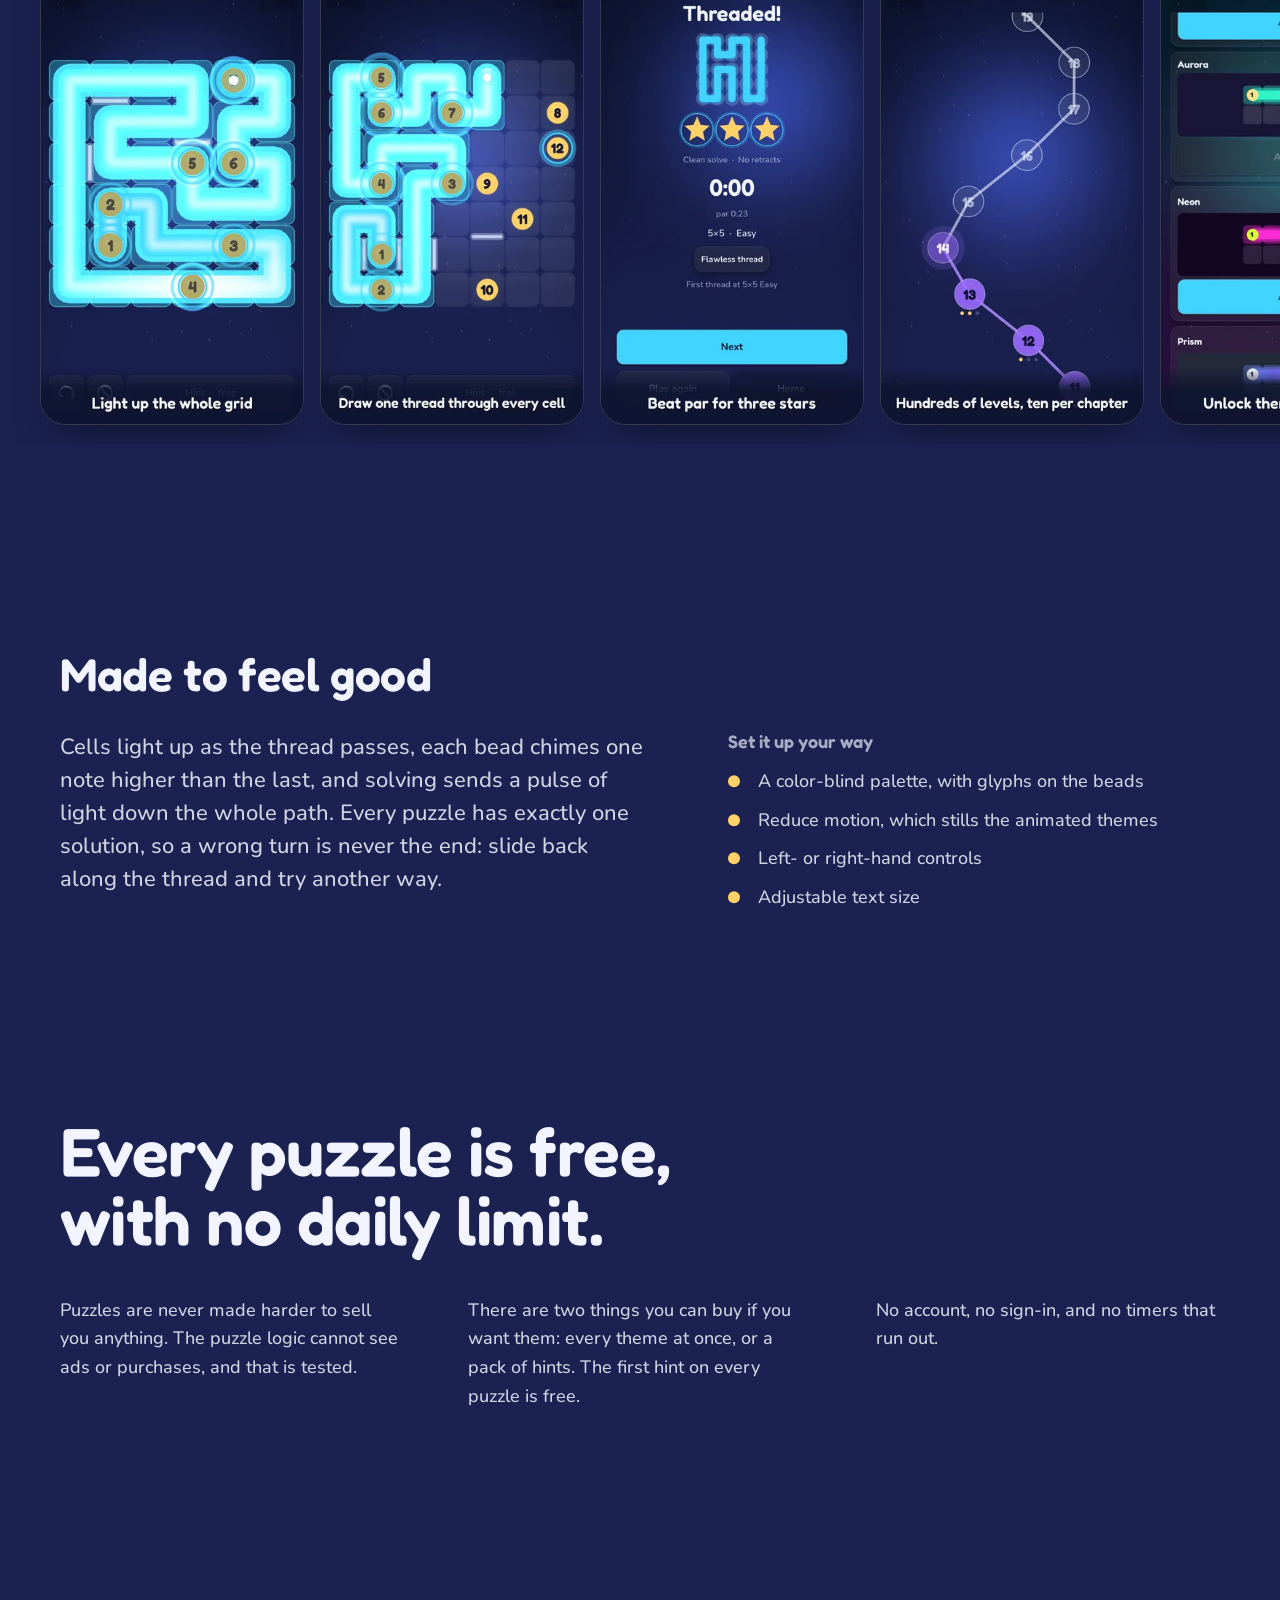
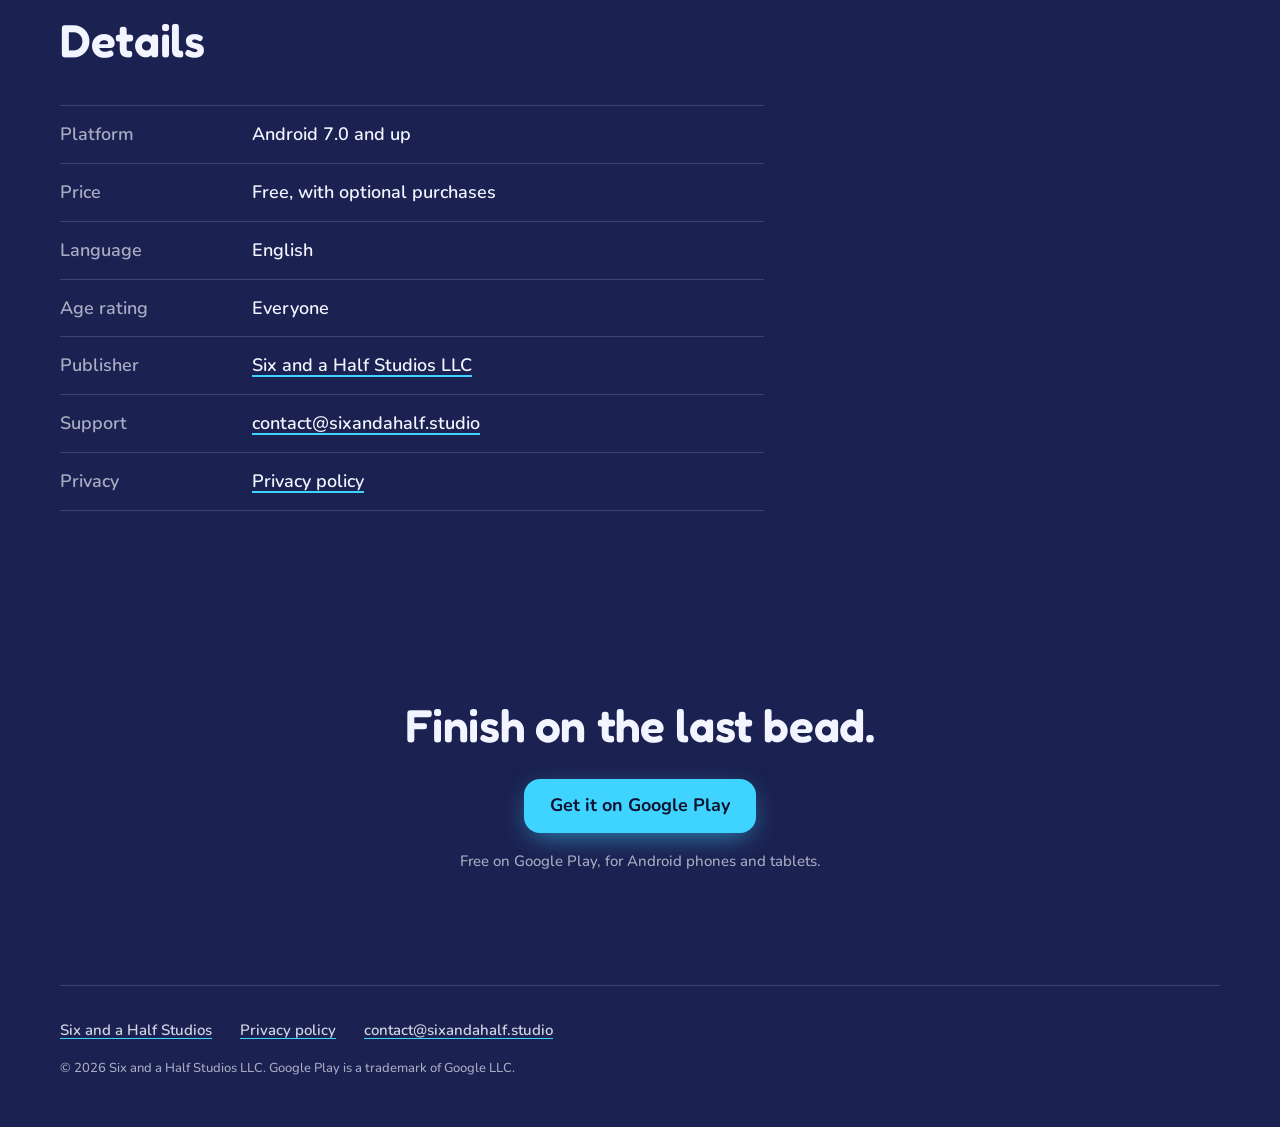
==== commit 8abc853a: "Glimmerline is live on Google Play: the store buttons link to the listing The three store buttons (o" ====
--- a/glimmerline/index.html
+++ b/glimmerline/index.html
@@ -33,12 +33,12 @@
   "operatingSystem": "Android 7.0 and up",
   "applicationCategory": "GameApplication",
   "offers": { "@type": "Offer", "price": "0", "priceCurrency": "USD" },
+  "installUrl": "https://play.google.com/store/apps/details?id=com.sixandahalf.glimmerline",
   "publisher": { "@type": "Organization", "name": "Six and a Half Studios LLC", "url": "https://sixandahalf.studio/" }
 }
 </script>
 </head>
 <body>
-<!-- At launch: delete the data-soon attribute from both store links on this page (and the one on the home page). -->
 
 <div class="sky" aria-hidden="true">
   <i class="glow"></i>
@@ -99,9 +99,7 @@
     <noscript><p class="lede">The playable board needs JavaScript. The screenshots below show the game.</p></noscript>
 
     <div class="cta">
-      <a class="store" data-soon href="https://play.google.com/store/apps/details?id=com.sixandahalf.glimmerline">
-        <span class="when-soon">Coming soon to Google Play</span><span class="when-live">Get it on Google Play</span>
-      </a>
+      <a class="store" href="https://play.google.com/store/apps/details?id=com.sixandahalf.glimmerline">Get it on Google Play</a>
       <p class="fine">Free to play, no account. The board here runs four real levels from the game.</p>
     </div>
   </div>
@@ -182,10 +180,8 @@
 
   <section class="wrap get" aria-labelledby="get-h">
     <h2 id="get-h">Finish on the last bead.</h2>
-    <a class="store" data-soon href="https://play.google.com/store/apps/details?id=com.sixandahalf.glimmerline">
-      <span class="when-soon">Coming soon to Google Play</span><span class="when-live">Get it on Google Play</span>
-    </a>
-    <p class="fine"><span class="when-soon">Glimmerline is on its way to Google Play, for Android phones and tablets.</span><span class="when-live">Free on Google Play, for Android phones and tablets.</span></p>
+    <a class="store" href="https://play.google.com/store/apps/details?id=com.sixandahalf.glimmerline">Get it on Google Play</a>
+    <p class="fine">Free on Google Play, for Android phones and tablets.</p>
   </section>
 </main>
 
--- a/glimmerline/glimmerline.css
+++ b/glimmerline/glimmerline.css
@@ -227,13 +227,6 @@
   transition: translate 0.15s ease, box-shadow 0.15s ease;
 }
 .store:hover { translate: 0 -2px; }
-.store .when-soon { display: none; }
-.store[data-soon] {
-  pointer-events: none; color: var(--ink); background: var(--chrome);
-  border: 1px solid var(--chrome-rim); box-shadow: none;
-}
-.store[data-soon] .when-soon { display: inline; }
-.store[data-soon] .when-live { display: none; }
 
 @media (min-width: 60rem) {
   .hero {
@@ -391,7 +384,6 @@
 .get { text-align: center; padding-block: clamp(3rem, 7vw, 5.5rem) clamp(4rem, 9vw, 7rem); }
 .get .store { margin-top: 1.75rem; }
 .get .fine { margin: 1rem auto 0; font-size: 0.9375rem; color: var(--muted); max-width: 30em; }
-.get .store[data-soon] ~ .fine .when-live, .get .store:not([data-soon]) ~ .fine .when-soon { display: none; }
 
 footer { padding-block: 2rem 3rem; border-top: 1px solid var(--chrome-rim); font-size: 0.9375rem; color: var(--muted); }
 footer .row { display: flex; flex-wrap: wrap; gap: 0.5rem 1.75rem; align-items: baseline; }
